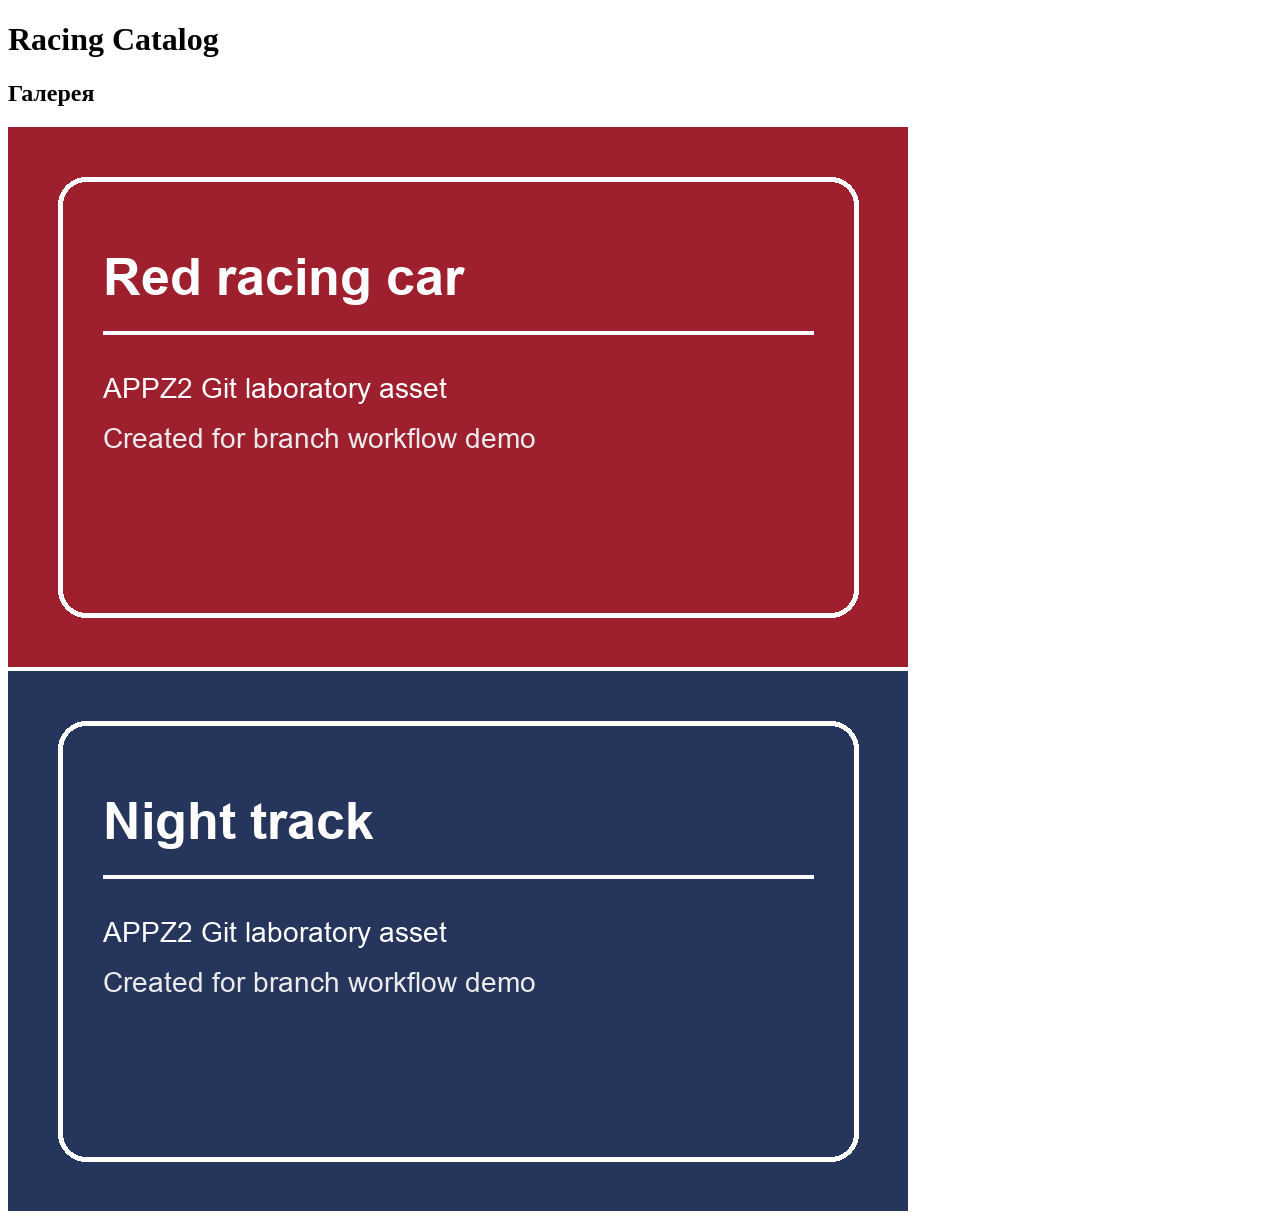
==== index.html @ 23b35182 "Display images on the page" ====
<!doctype html>
<html lang="uk">
<head>
  <meta charset="utf-8">
  <title>Racing Catalog</title>
</head>
<body>
  <header>
    <h1>Racing Catalog</h1>
  </header>
  <main>
    <section class="gallery">
      <h2>Галерея</h2>
      <img src="images/red-car.png" alt="Red racing car">
      <img src="images/track.png" alt="Night racing track">
    </section>
    <!-- extension-point -->
  </main>
</body>
</html>
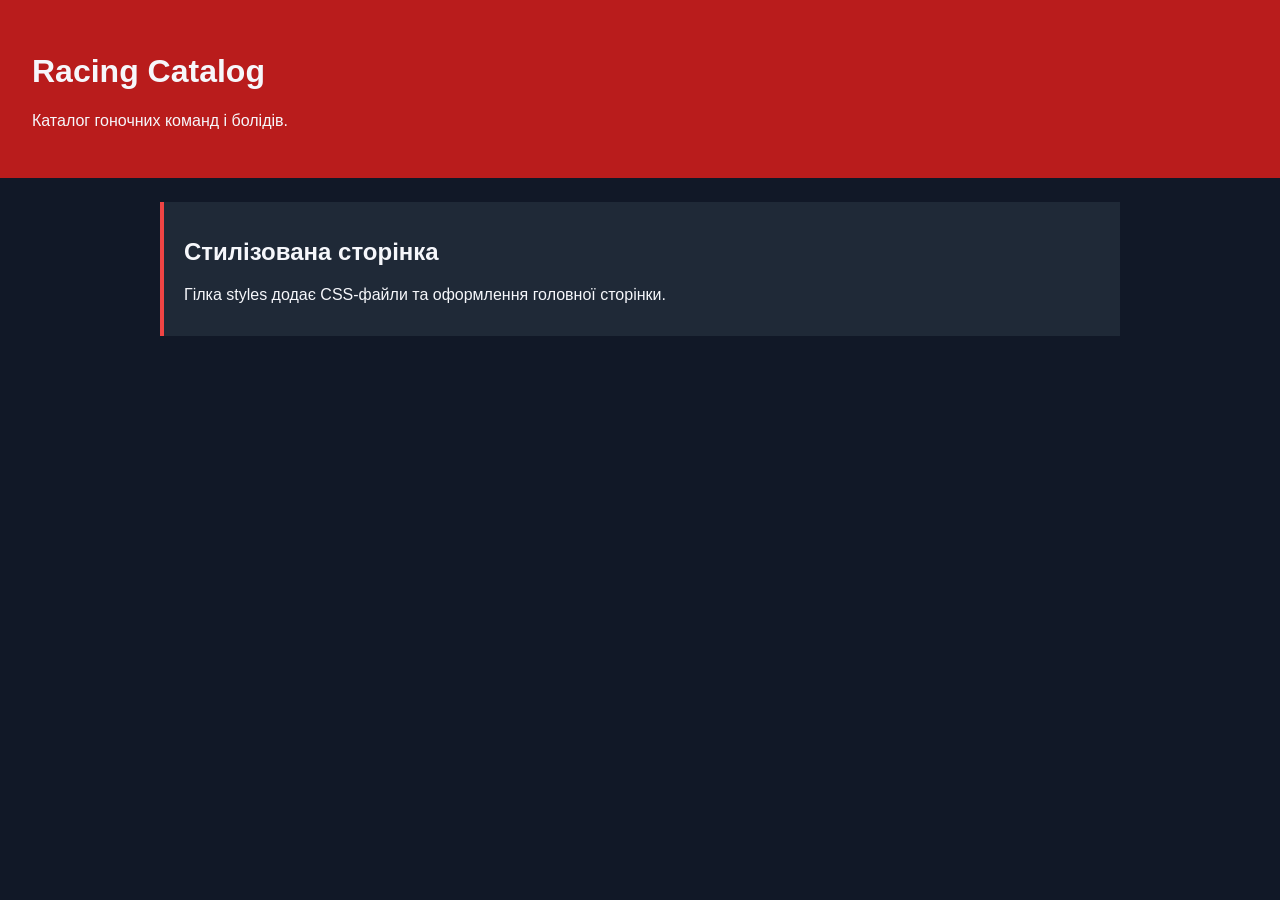
==== commit 4ff67eb1: "Apply styles to index page" ====
--- a/index.html
+++ b/index.html
@@ -3,16 +3,18 @@
 <head>
   <meta charset="utf-8">
   <title>Racing Catalog</title>
+  <link rel="stylesheet" href="styles/main.css">
+  <link rel="stylesheet" href="styles/theme.css">
 </head>
 <body>
-  <header>
+  <header class="hero">
     <h1>Racing Catalog</h1>
+    <p>Каталог гоночних команд і болідів.</p>
   </header>
-  <main>
-    <section class="gallery">
-      <h2>Галерея</h2>
-      <img src="images/red-car.png" alt="Red racing car">
-      <img src="images/track.png" alt="Night racing track">
+  <main class="content">
+    <section class="panel">
+      <h2>Стилізована сторінка</h2>
+      <p>Гілка styles додає CSS-файли та оформлення головної сторінки.</p>
     </section>
     <!-- extension-point -->
   </main>
--- a/styles/main.css
+++ b/styles/main.css
@@ -0,0 +1,15 @@
+body {
+  margin: 0;
+  font-family: Arial, sans-serif;
+  color: #f6f7fb;
+  background: #111827;
+}
+.hero {
+  padding: 32px;
+  background: #b91c1c;
+}
+.content {
+  max-width: 960px;
+  margin: 0 auto;
+  padding: 24px;
+}
--- a/styles/theme.css
+++ b/styles/theme.css
@@ -0,0 +1,5 @@
+.panel {
+  border-left: 4px solid #ef4444;
+  padding: 16px 20px;
+  background: #1f2937;
+}
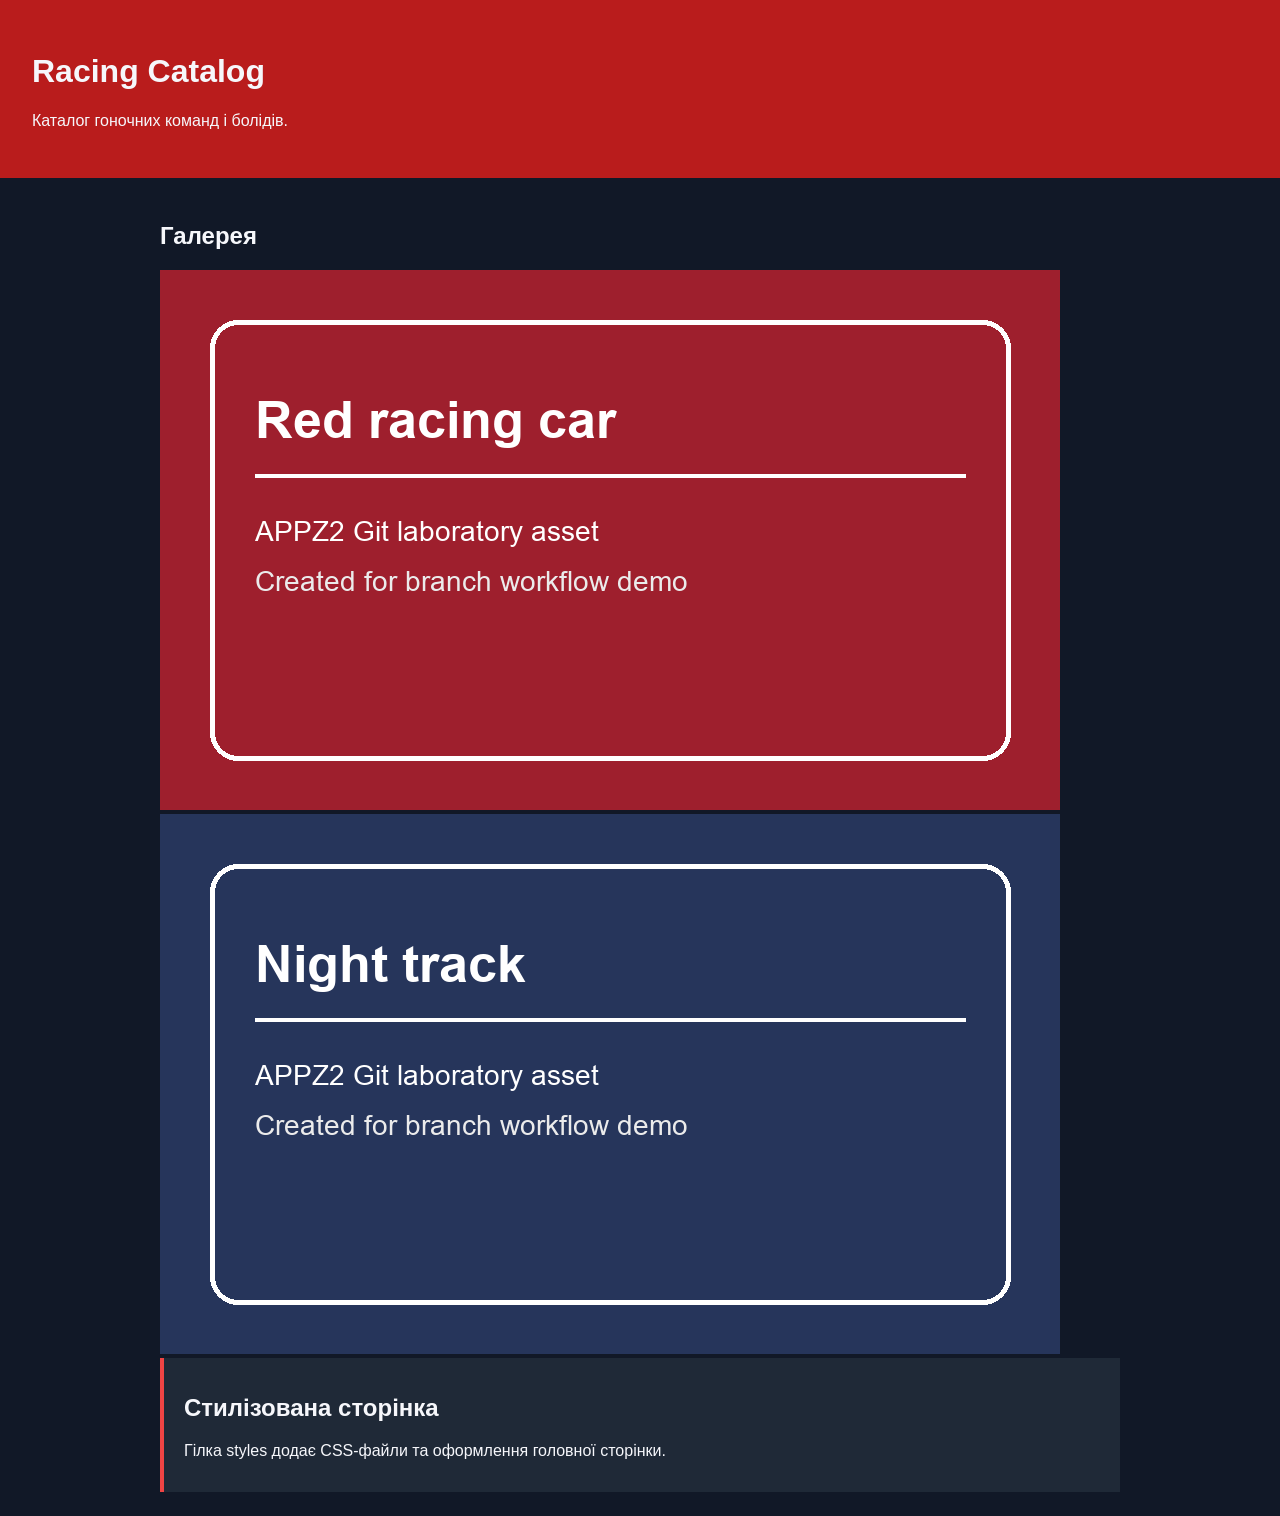
==== commit c0ae4bae: "Resolve merge conflict between images and styles" ====
--- a/index.html
+++ b/index.html
@@ -12,6 +12,11 @@
     <p>Каталог гоночних команд і болідів.</p>
   </header>
   <main class="content">
+    <section class="gallery">
+      <h2>Галерея</h2>
+      <img src="images/red-car.png" alt="Red racing car">
+      <img src="images/track.png" alt="Night racing track">
+    </section>
     <section class="panel">
       <h2>Стилізована сторінка</h2>
       <p>Гілка styles додає CSS-файли та оформлення головної сторінки.</p>
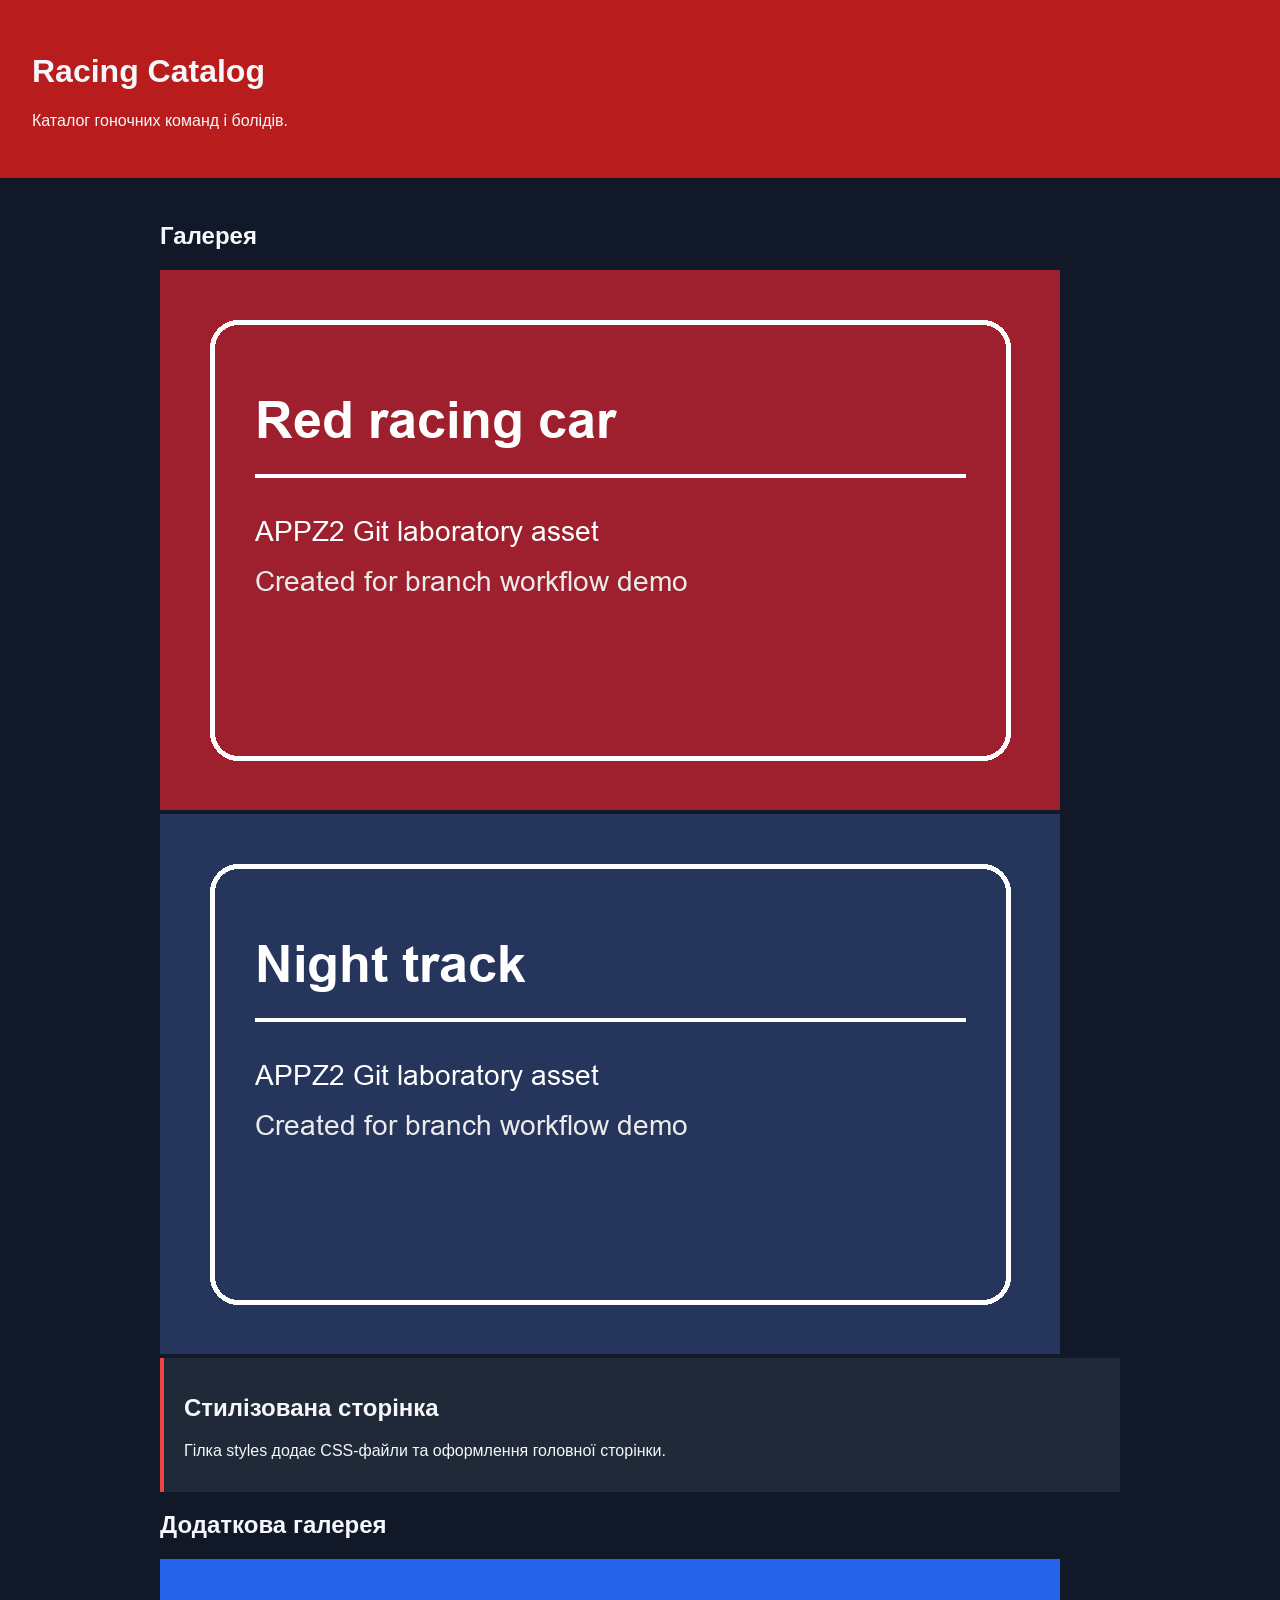
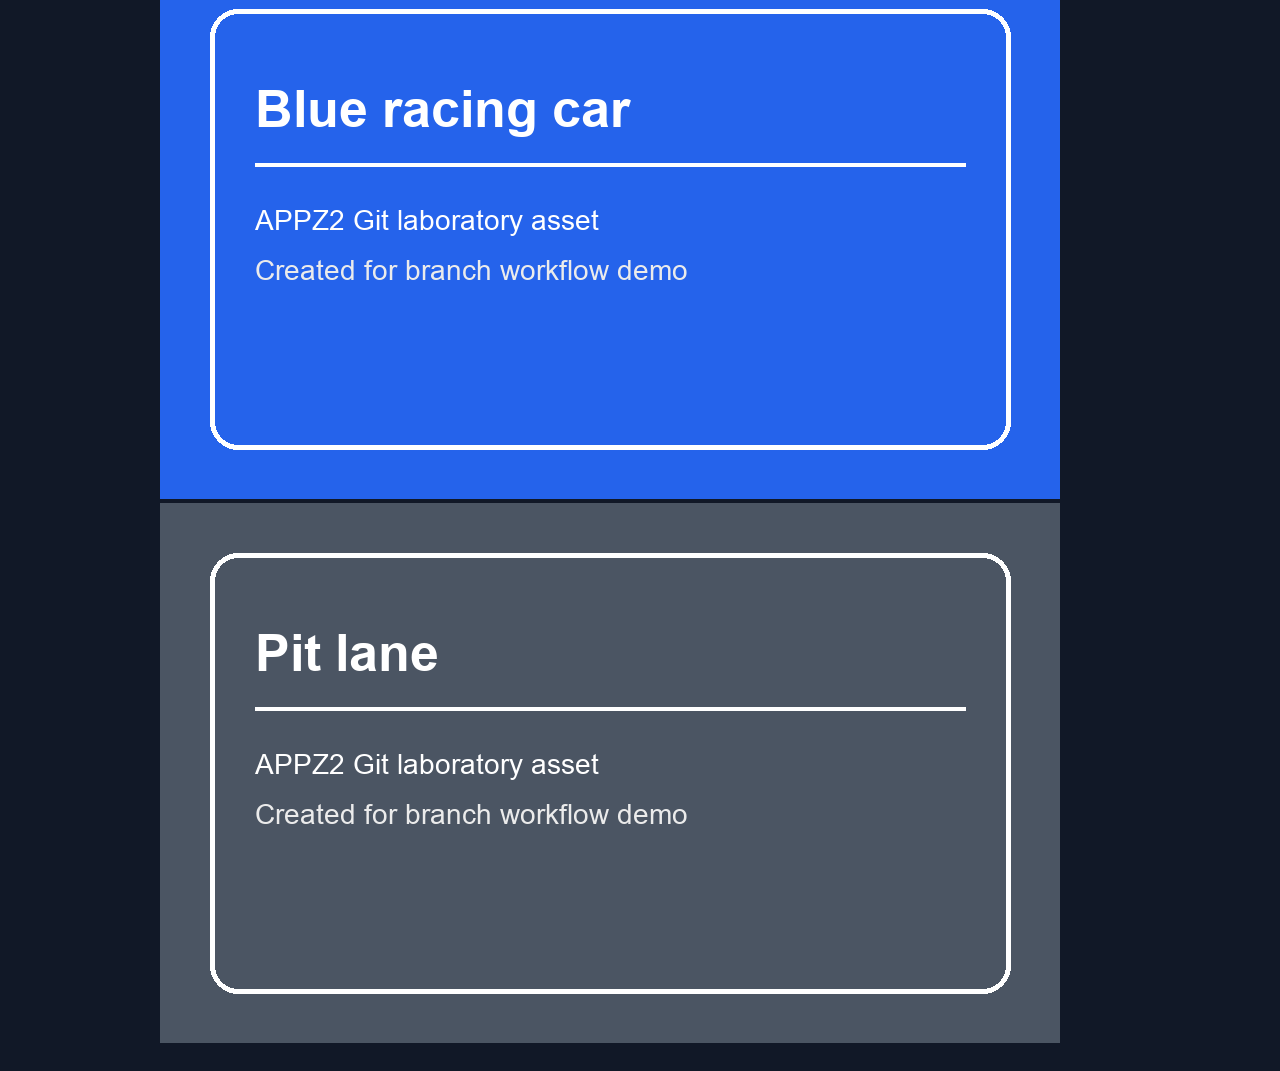
==== commit 7baf79d0: "Display second image set" ====
--- a/index.html
+++ b/index.html
@@ -21,7 +21,12 @@
       <h2>Стилізована сторінка</h2>
       <p>Гілка styles додає CSS-файли та оформлення головної сторінки.</p>
     </section>
-    <!-- extension-point -->
+                <section class="gallery gallery-secondary">
+              <h2>Додаткова галерея</h2>
+              <img src="images/blue-car.png" alt="Blue racing car">
+              <img src="images/pit-lane.png" alt="Pit lane">
+            </section>
+            <!-- extension-point -->
   </main>
 </body>
 </html>
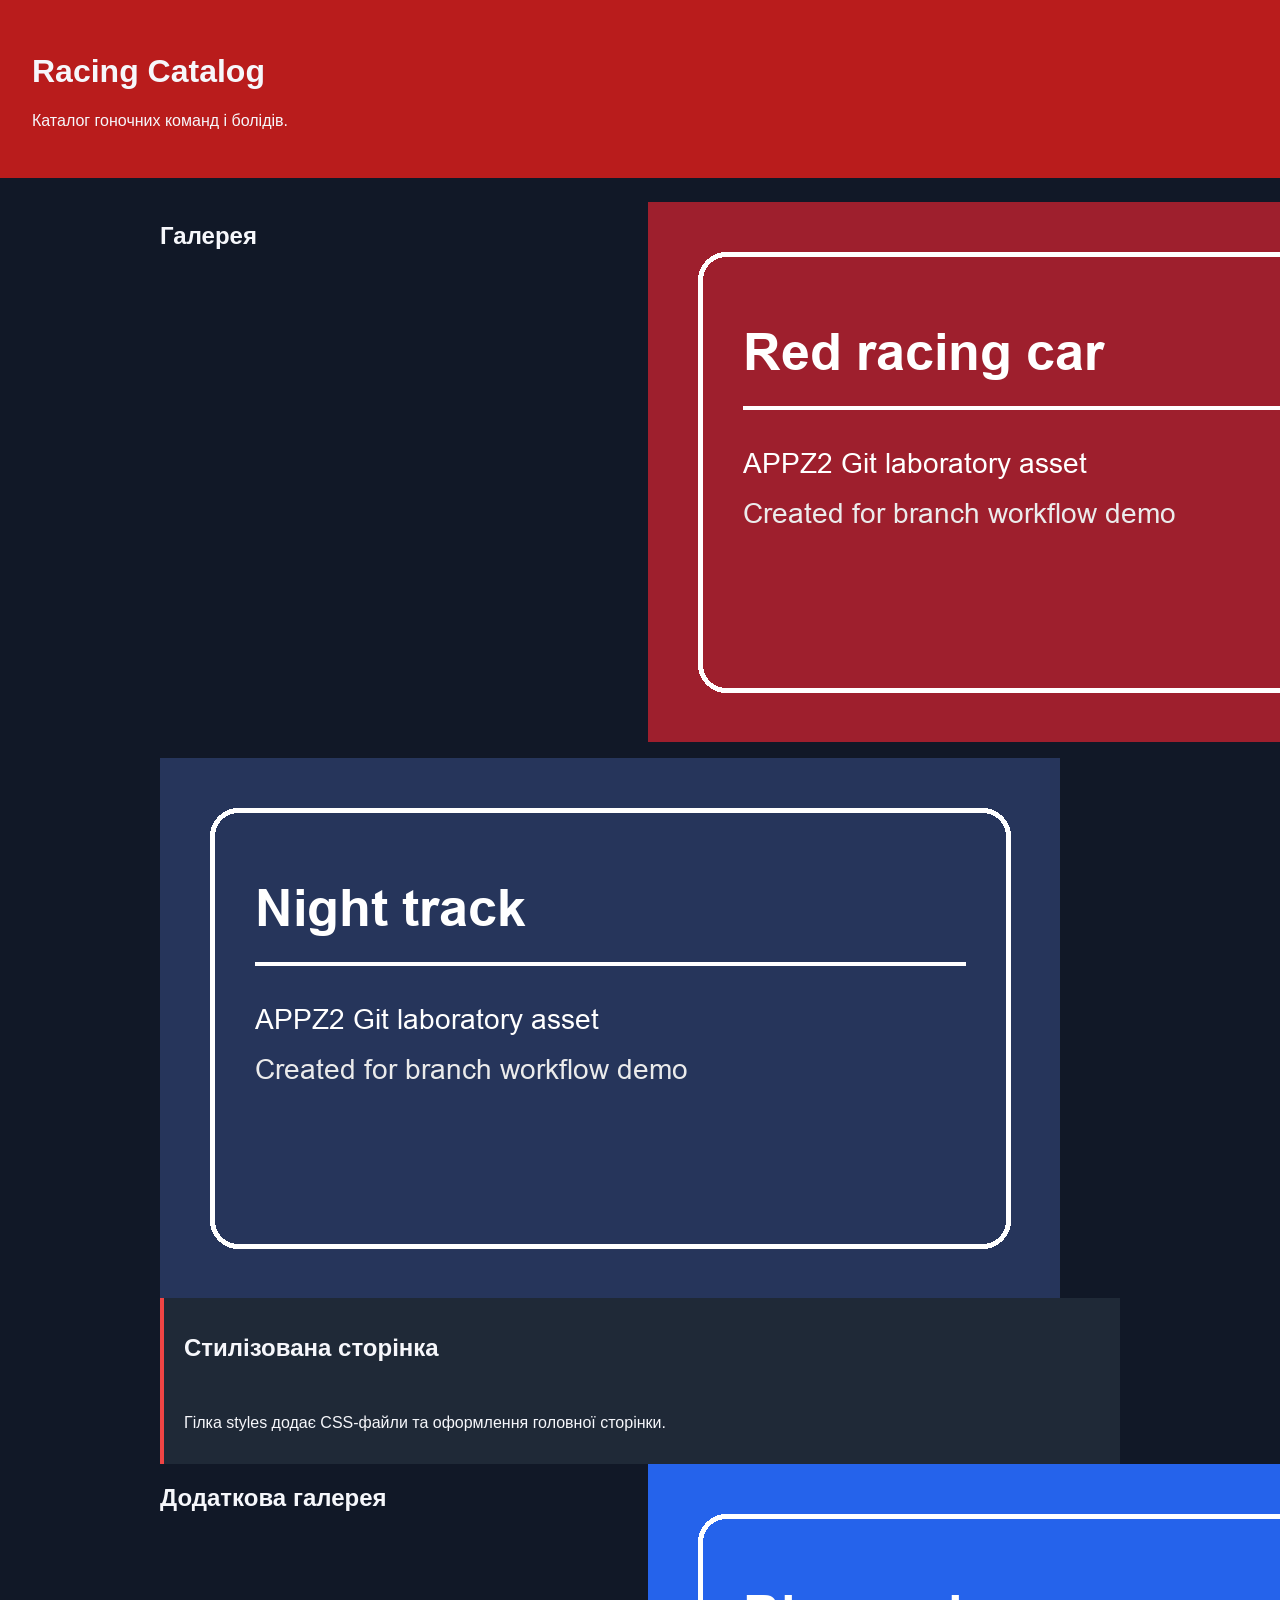
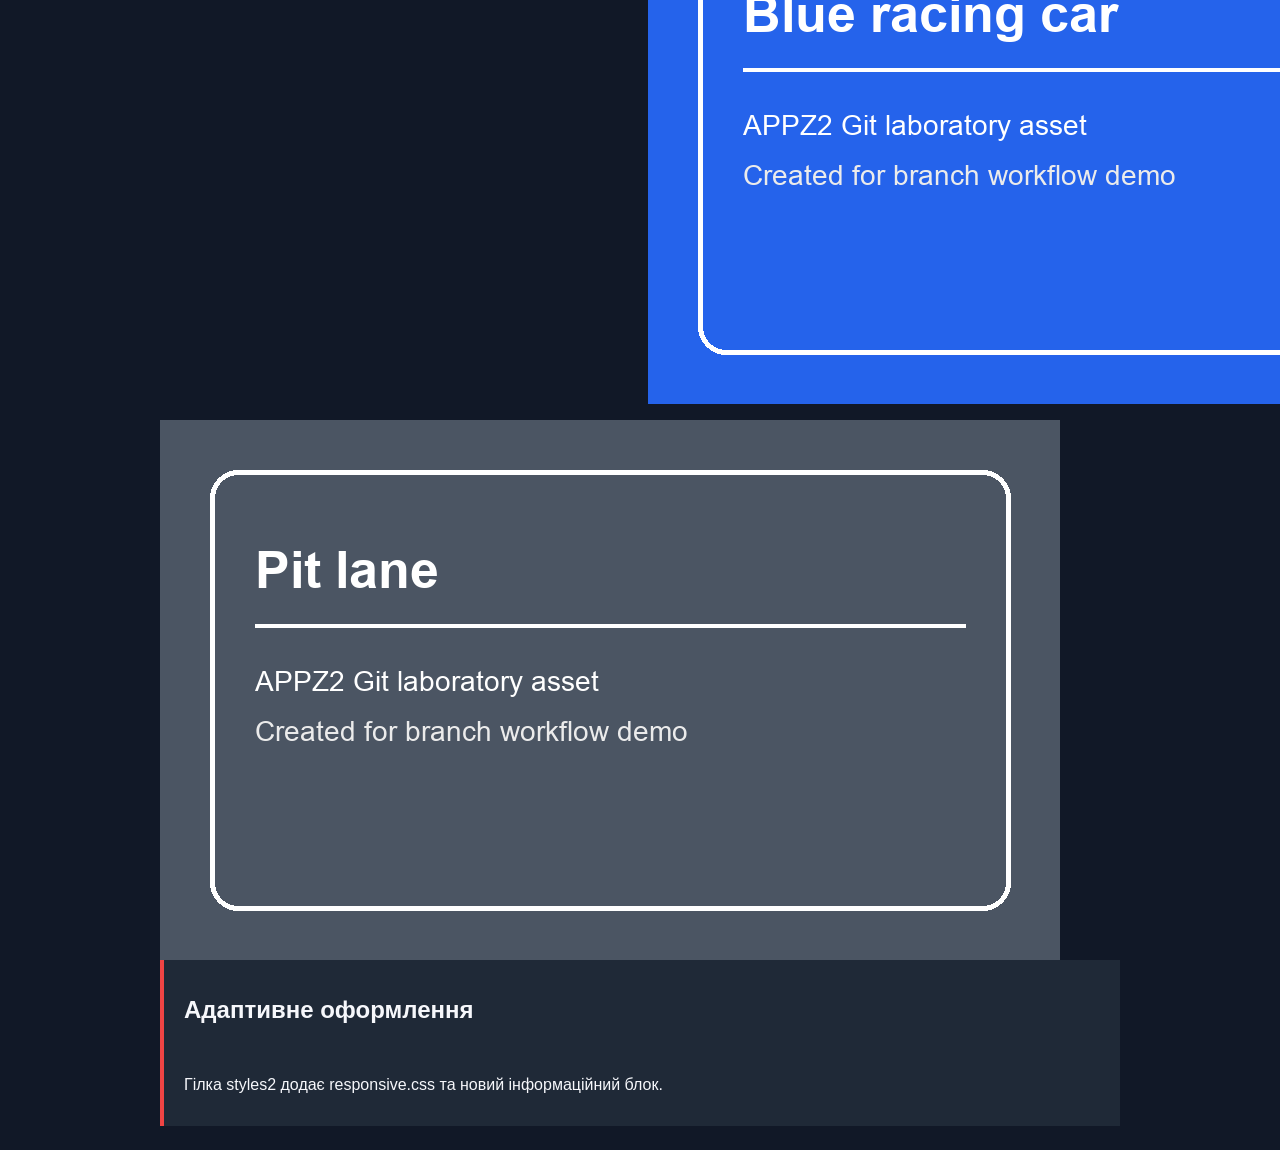
==== commit 2686b536: "Apply responsive layout" ====
--- a/index.html
+++ b/index.html
@@ -5,6 +5,7 @@
   <title>Racing Catalog</title>
   <link rel="stylesheet" href="styles/main.css">
   <link rel="stylesheet" href="styles/theme.css">
+  <link rel="stylesheet" href="styles/responsive.css">
 </head>
 <body>
   <header class="hero">
@@ -21,12 +22,16 @@
       <h2>Стилізована сторінка</h2>
       <p>Гілка styles додає CSS-файли та оформлення головної сторінки.</p>
     </section>
-                <section class="gallery gallery-secondary">
-              <h2>Додаткова галерея</h2>
-              <img src="images/blue-car.png" alt="Blue racing car">
-              <img src="images/pit-lane.png" alt="Pit lane">
-            </section>
-            <!-- extension-point -->
+    <section class="gallery gallery-secondary">
+      <h2>Додаткова галерея</h2>
+      <img src="images/blue-car.png" alt="Blue racing car">
+      <img src="images/pit-lane.png" alt="Pit lane">
+    </section>
+    <section class="panel panel-note">
+      <h2>Адаптивне оформлення</h2>
+      <p>Гілка styles2 додає responsive.css та новий інформаційний блок.</p>
+    </section>
+    <!-- extension-point -->
   </main>
 </body>
 </html>
--- a/styles/responsive.css
+++ b/styles/responsive.css
@@ -0,0 +1,10 @@
+.gallery,
+.panel {
+  display: grid;
+  gap: 16px;
+}
+@media (min-width: 720px) {
+  .gallery {
+    grid-template-columns: repeat(2, minmax(0, 1fr));
+  }
+}
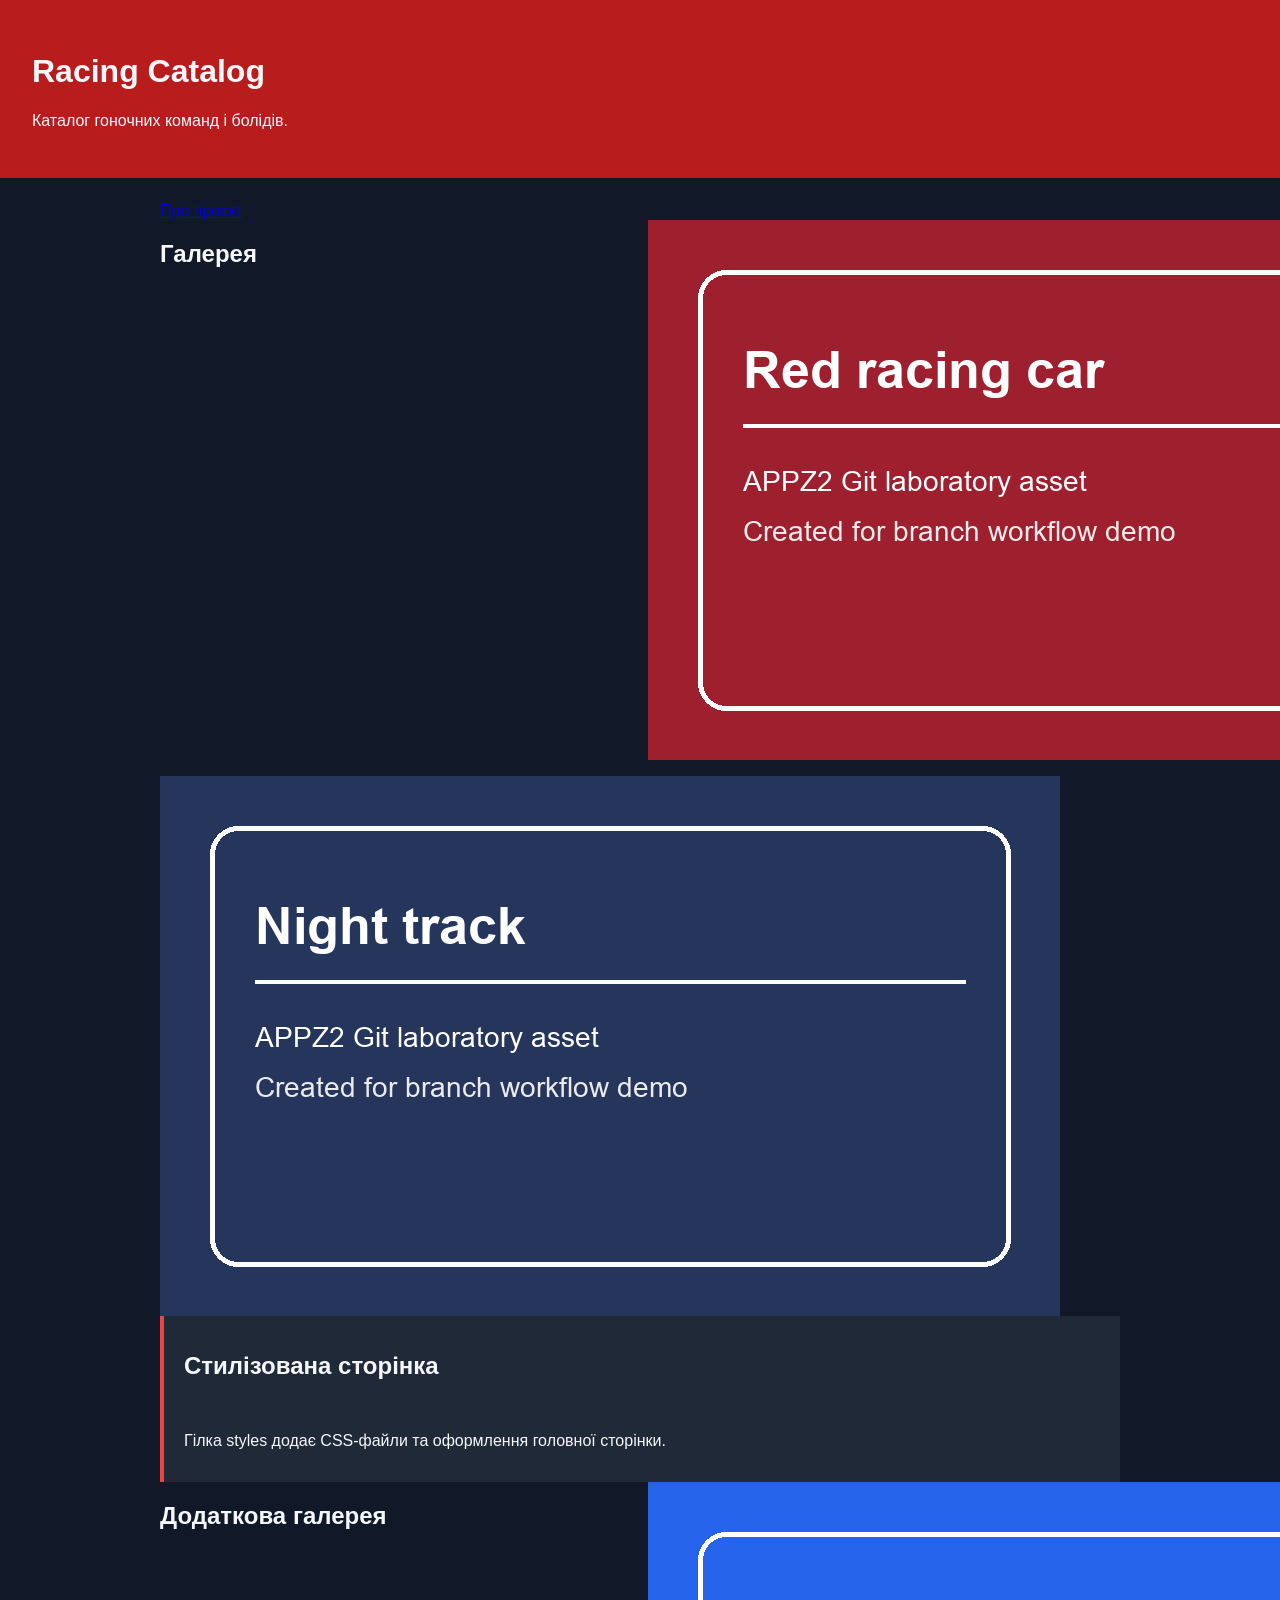
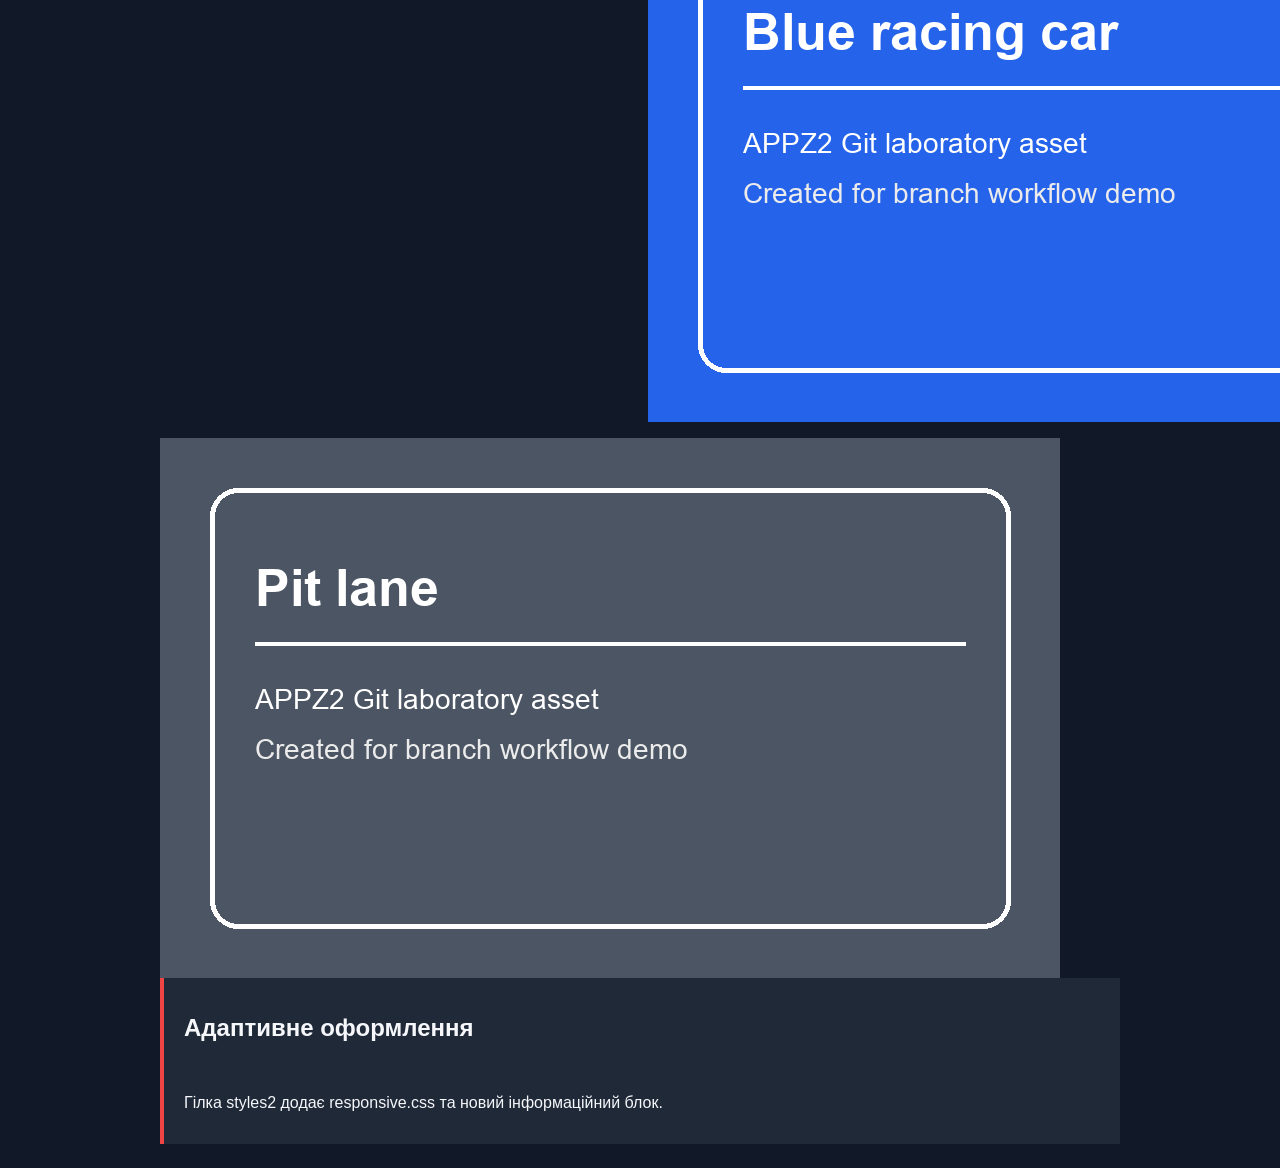
==== commit 117485b1: "Link about page from index" ====
--- a/index.html
+++ b/index.html
@@ -13,6 +13,7 @@
     <p>Каталог гоночних команд і болідів.</p>
   </header>
   <main class="content">
+            <nav><a href="pages/about.html">Про проєкт</a></nav>
     <section class="gallery">
       <h2>Галерея</h2>
       <img src="images/red-car.png" alt="Red racing car">
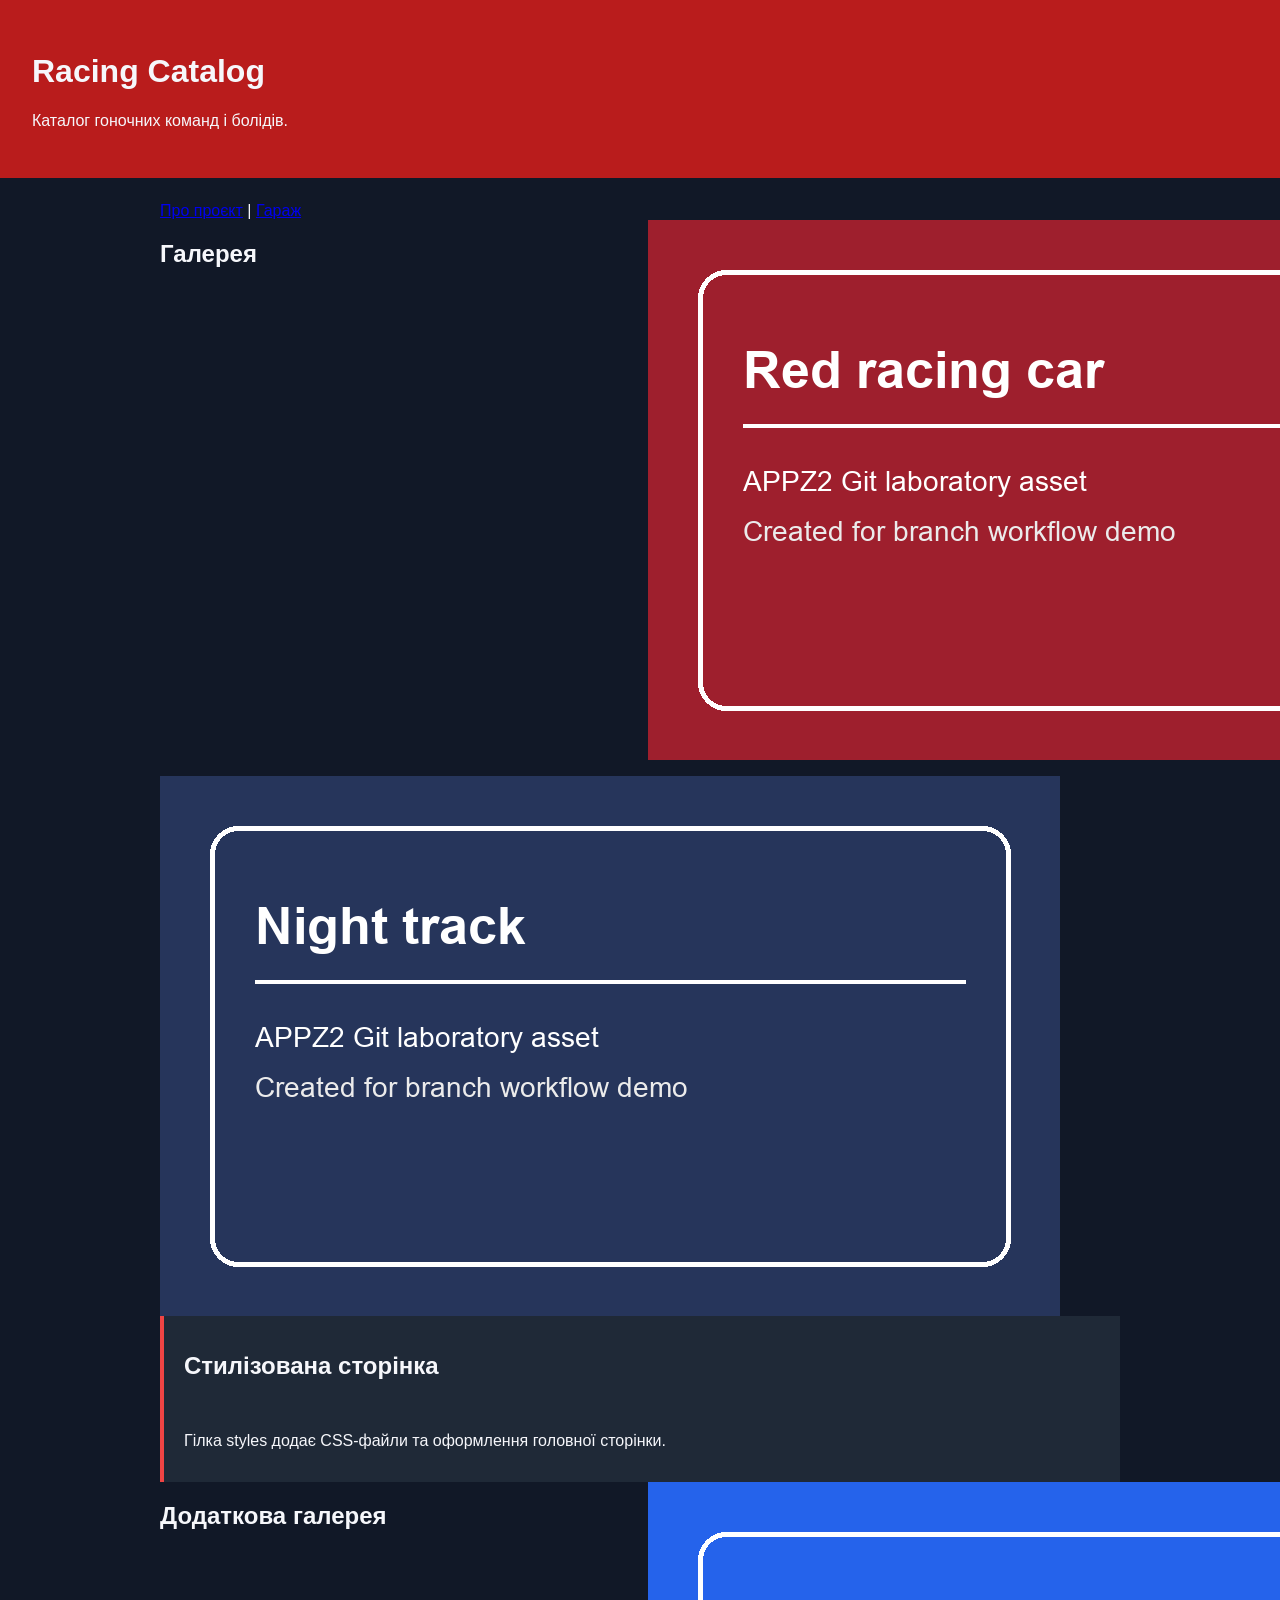
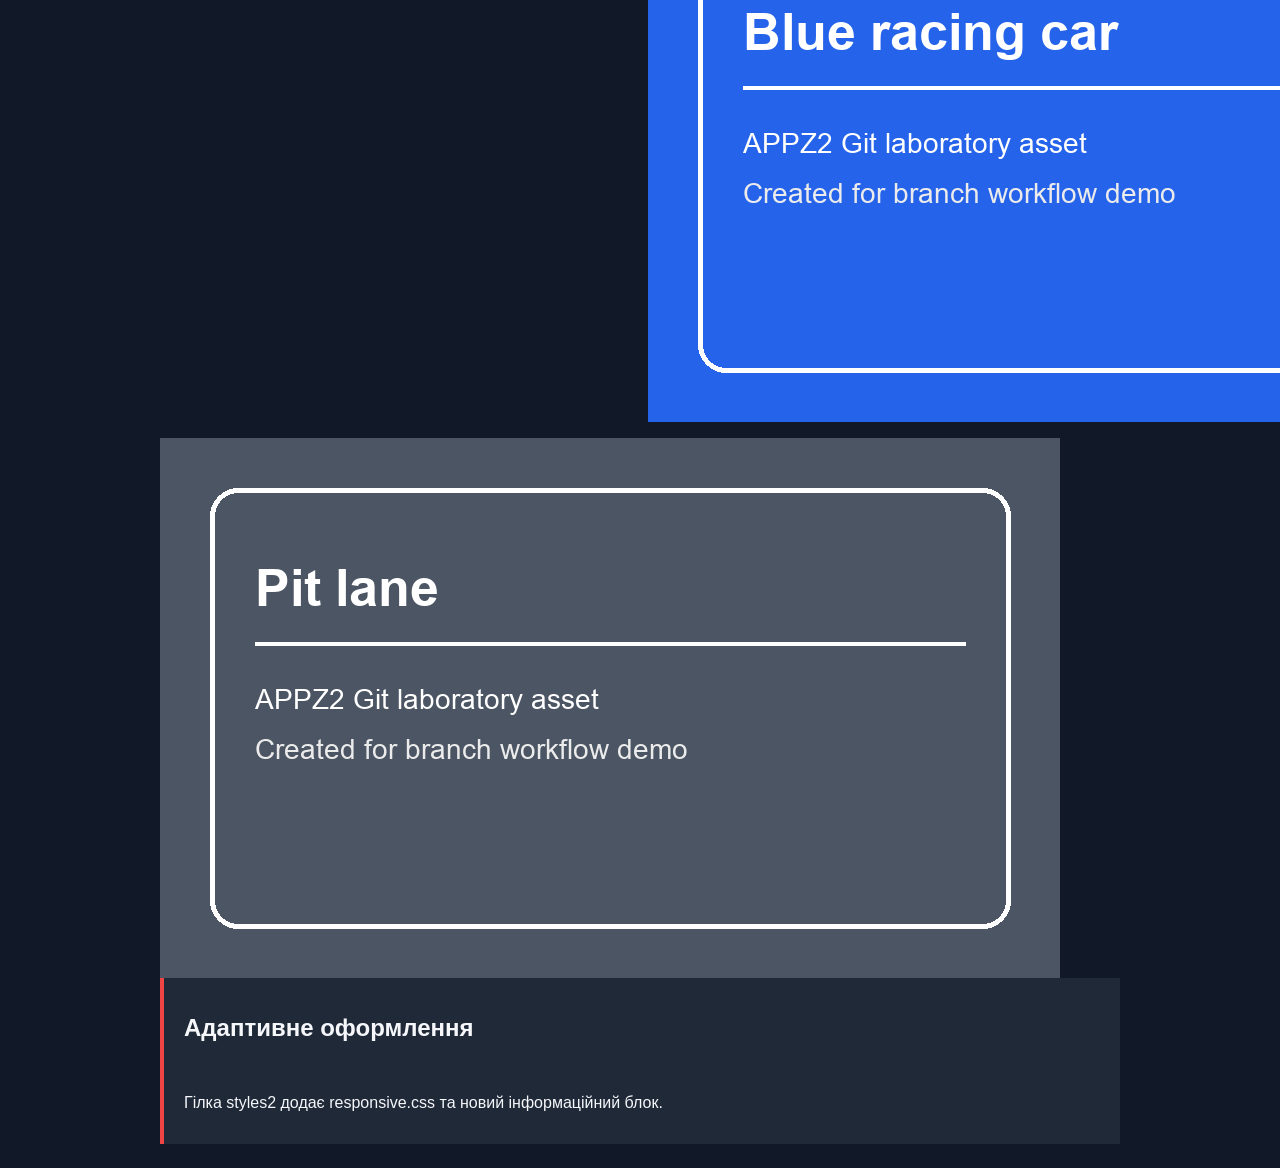
==== commit 70d2d112: "Link garage page" ====
--- a/index.html
+++ b/index.html
@@ -13,7 +13,7 @@
     <p>Каталог гоночних команд і болідів.</p>
   </header>
   <main class="content">
-            <nav><a href="pages/about.html">Про проєкт</a></nav>
+            <nav><a href="pages/about.html">Про проєкт</a> | <a href="pages/garage.html">Гараж</a></nav>
     <section class="gallery">
       <h2>Галерея</h2>
       <img src="images/red-car.png" alt="Red racing car">
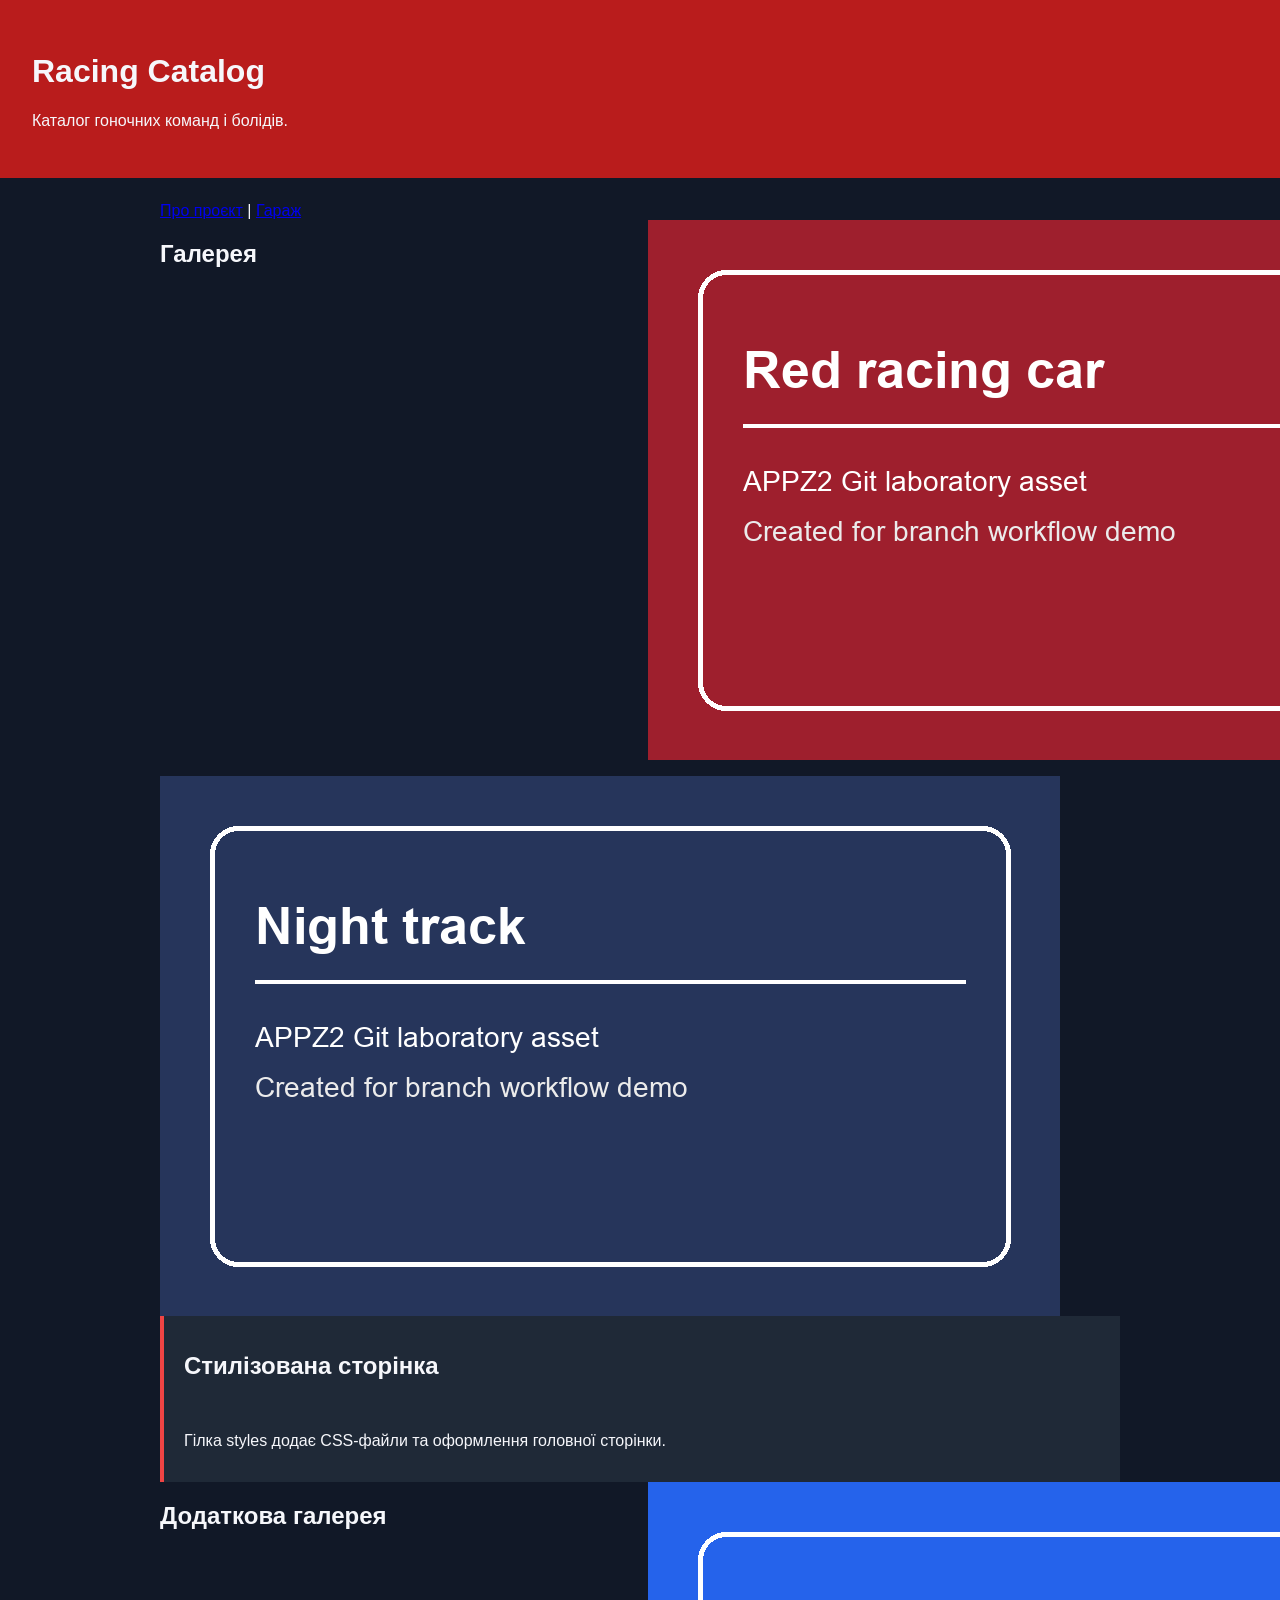
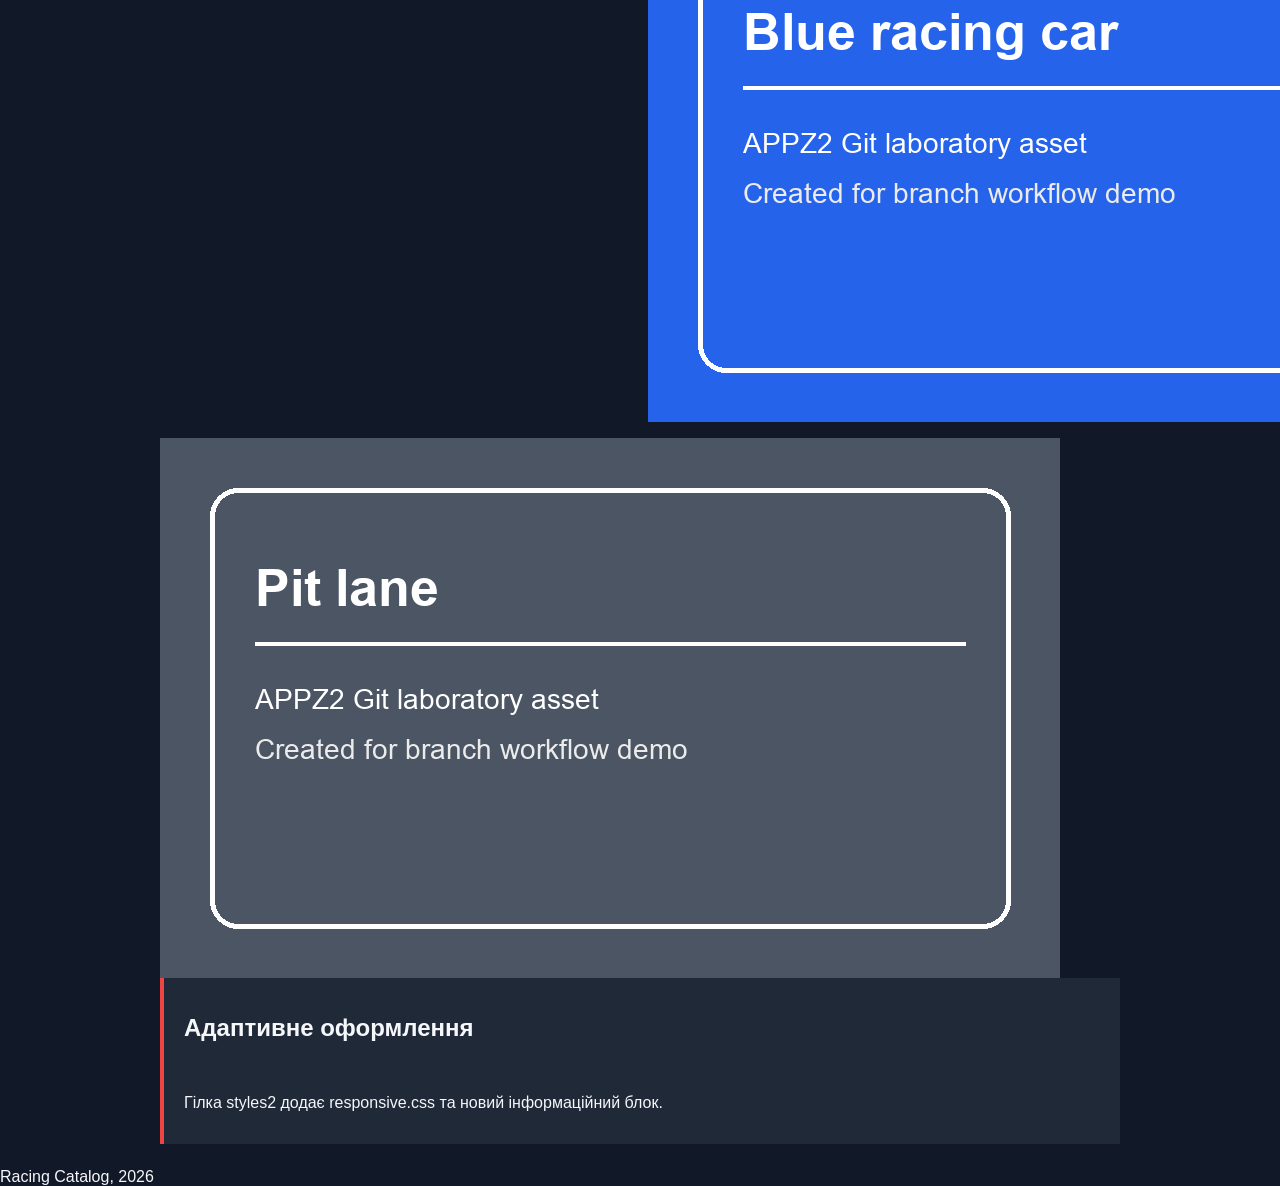
==== commit 9e2489f2: "Add footer to index" ====
--- a/index.html
+++ b/index.html
@@ -34,5 +34,6 @@
     </section>
     <!-- extension-point -->
   </main>
+          <footer>Racing Catalog, 2026</footer>
 </body>
 </html>
